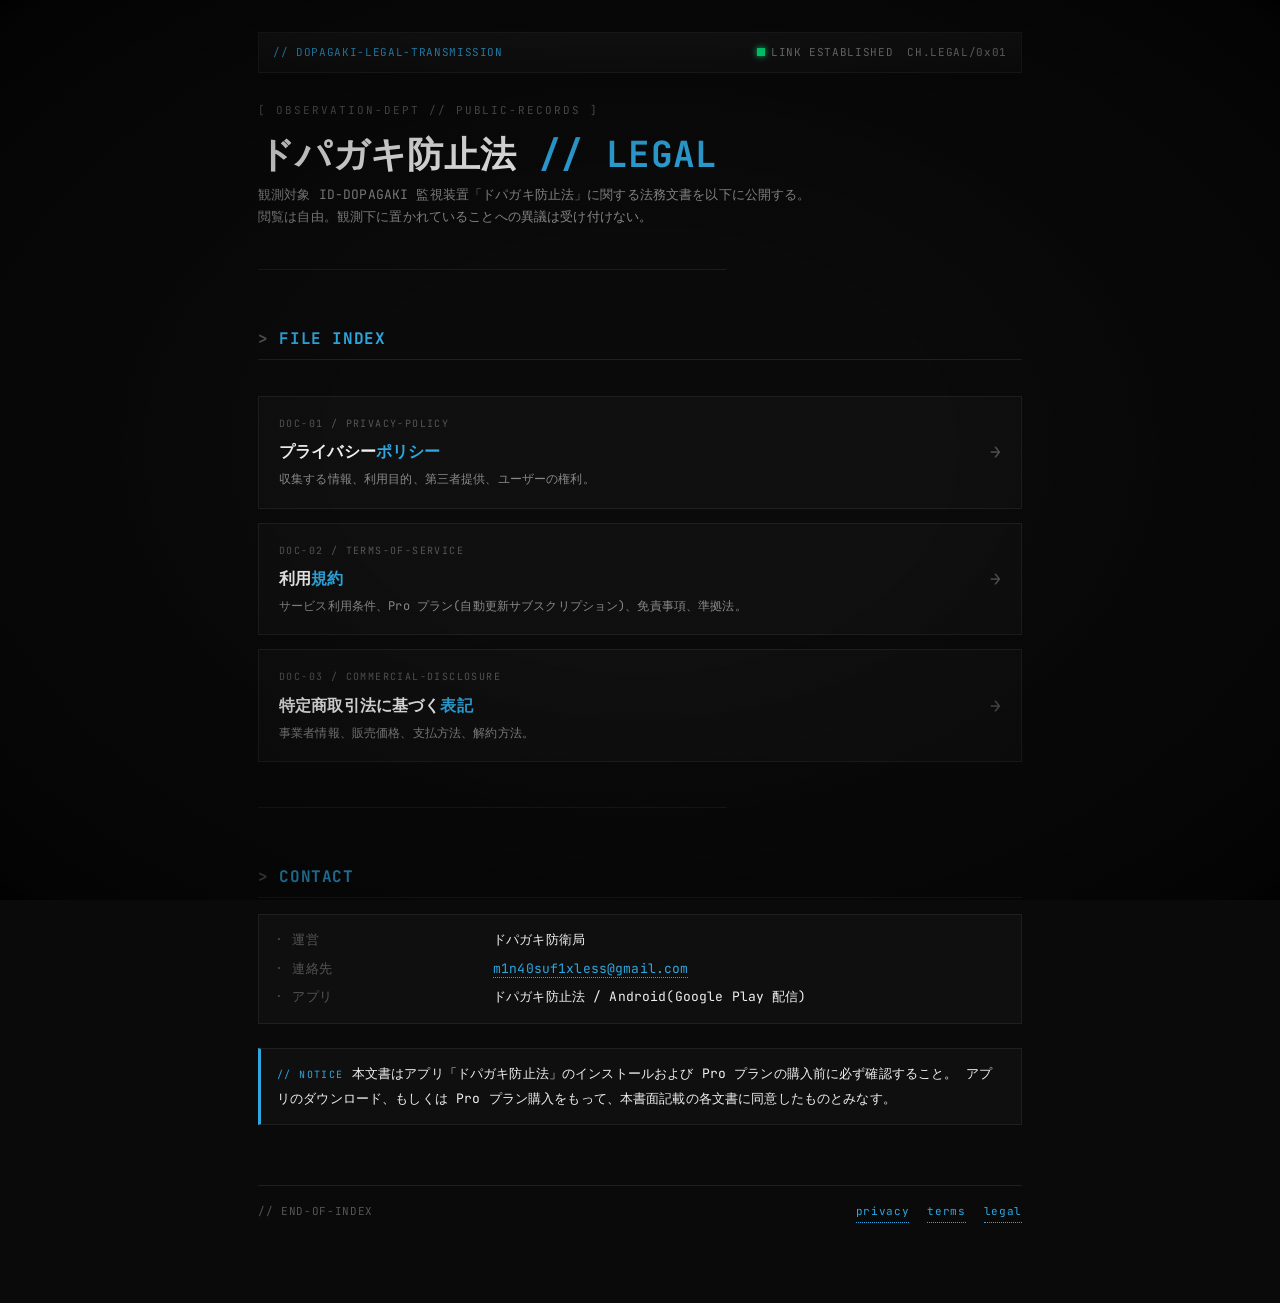
==== index.html @ a241af57 "Add files via upload" ====
<!DOCTYPE html>
<html lang="ja">
<head>
<meta charset="UTF-8">
<meta name="viewport" content="width=device-width,initial-scale=1">
<title>ドパガキ防止法 / 法務文書ターミナル</title>
<meta name="description" content="ドパガキ防止法(DOPAGAKI)の法務文書 — プライバシーポリシー、利用規約、特定商取引法に基づく表記。">
<meta name="theme-color" content="#0A0A0A">
<link rel="stylesheet" href="assets/style.css">
</head>
<body>
<div class="frame">

  <div class="term-bar">
    <span class="left">// DOPAGAKI-LEGAL-TRANSMISSION</span>
    <span class="right">
      <span><span class="blink"></span>LINK ESTABLISHED</span>
      <span>CH.LEGAL/0x01</span>
    </span>
  </div>

  <section class="hero">
    <div class="hero-id">[ OBSERVATION-DEPT // PUBLIC-RECORDS ]</div>
    <div class="hero-title">
      ドパガキ防止法 <span class="accent">// LEGAL</span>
    </div>
    <p class="hero-sub">
      観測対象 ID-DOPAGAKI 監視装置「ドパガキ防止法」に関する法務文書を以下に公開する。<br>
      閲覧は自由。観測下に置かれていることへの異議は受け付けない。
    </p>
  </section>

  <pre class="ascii-rule">─────────────────────────────────────────────────────────────────</pre>

  <h2>FILE INDEX</h2>

  <div class="doc-grid">
    <a class="doc-card" href="privacy.html">
      <div class="doc-id">DOC-01 / PRIVACY-POLICY</div>
      <div class="doc-title">プライバシー<span class="accent">ポリシー</span></div>
      <div class="doc-desc">収集する情報、利用目的、第三者提供、ユーザーの権利。</div>
    </a>

    <a class="doc-card" href="terms.html">
      <div class="doc-id">DOC-02 / TERMS-OF-SERVICE</div>
      <div class="doc-title">利用<span class="accent">規約</span></div>
      <div class="doc-desc">サービス利用条件、Pro プラン(自動更新サブスクリプション)、免責事項、準拠法。</div>
    </a>

    <a class="doc-card" href="legal.html">
      <div class="doc-id">DOC-03 / COMMERCIAL-DISCLOSURE</div>
      <div class="doc-title">特定商取引法に基づく<span class="accent">表記</span></div>
      <div class="doc-desc">事業者情報、販売価格、支払方法、解約方法。</div>
    </a>
  </div>

  <pre class="ascii-rule">─────────────────────────────────────────────────────────────────</pre>

  <h2>CONTACT</h2>
  <dl class="kv">
    <dt>運営</dt><dd>ドパガキ防衛局</dd>
    <dt>連絡先</dt><dd><a href="mailto:m1n40suf1xless@gmail.com">m1n40suf1xless@gmail.com</a></dd>
    <dt>アプリ</dt><dd>ドパガキ防止法 / Android(Google Play 配信)</dd>
  </dl>

  <div class="notice info">
    <div class="label">// NOTICE</div>
    本文書はアプリ「ドパガキ防止法」のインストールおよび Pro プランの購入前に必ず確認すること。
    アプリのダウンロード、もしくは Pro プラン購入をもって、本書面記載の各文書に同意したものとみなす。
  </div>

  <footer class="term-footer">
    <span>// END-OF-INDEX</span>
    <span class="nav-links">
      <a href="privacy.html">privacy</a>
      <a href="terms.html">terms</a>
      <a href="legal.html">legal</a>
    </span>
  </footer>

</div>
</body>
</html>
---- assets/style.css ----
/* ============================================================
   DOPAGAKI-LEGAL // STYLE TRANSMISSION v1
   ============================================================ */

@import url('https://fonts.googleapis.com/css2?family=JetBrains+Mono:wght@400;500;700&display=swap');

:root {
  --bg:        #0A0A0A;
  --bg-2:      #0F0F0F;
  --bg-3:      #161616;
  --fg:        #F0F0F0;
  --fg-sub:    #888888;
  --fg-muted:  #555555;
  --label:     #444444;
  --green:     #00FF88;
  --yellow:    #FFCC00;
  --orange:    #FF9933;
  --red:       #FF3344;
  --cyan:      #2EA7E0;
  --rule:      #1f1f1f;

  --mono: 'JetBrains Mono', 'Cica', 'BIZ UDGothic',
          'Noto Sans Mono CJK JP', 'Yu Gothic', 'Meiryo',
          ui-monospace, Consolas, monospace;
}

* { box-sizing: border-box; margin: 0; padding: 0; }

html { background: var(--bg); }

body {
  font-family: var(--mono);
  background: var(--bg);
  color: var(--fg);
  font-size: 14px;
  line-height: 1.75;
  letter-spacing: 0.01em;
  min-height: 100vh;
  padding: 0;
  font-feature-settings: "tnum" 1;
  text-rendering: optimizeLegibility;
  -webkit-font-smoothing: antialiased;
}

/* ---------- CRT scanlines + vignette + grain overlay ---------- */
body::before {
  content: '';
  position: fixed;
  inset: 0;
  pointer-events: none;
  background:
    repeating-linear-gradient(
      0deg,
      rgba(255,255,255,0.018) 0px,
      rgba(255,255,255,0.018) 1px,
      transparent 2px,
      transparent 3px
    );
  z-index: 9998;
  mix-blend-mode: overlay;
}

body::after {
  content: '';
  position: fixed;
  inset: 0;
  pointer-events: none;
  background:
    radial-gradient(ellipse at center,
      transparent 35%,
      rgba(0,0,0,0.55) 95%,
      rgba(0,0,0,0.85) 100%);
  z-index: 9999;
}

/* ---------- Layout ---------- */
.frame {
  max-width: 820px;
  margin: 0 auto;
  padding: 32px 28px 80px;
  position: relative;
}

/* ---------- Terminal header bar ---------- */
.term-bar {
  border: 1px solid var(--rule);
  background:
    linear-gradient(180deg, var(--bg-3) 0%, var(--bg-2) 100%);
  padding: 10px 14px;
  margin-bottom: 28px;
  display: flex;
  justify-content: space-between;
  align-items: center;
  flex-wrap: wrap;
  gap: 12px;
  font-size: 11px;
  letter-spacing: 0.06em;
}
.term-bar .left   { color: var(--cyan); }
.term-bar .right  { color: var(--fg-sub); display: flex; gap: 14px; align-items: center;}
.term-bar .blink  {
  display: inline-block;
  width: 8px; height: 8px;
  background: var(--green);
  margin-right: 6px;
  animation: pulse 1.6s ease-in-out infinite;
  box-shadow: 0 0 6px var(--green);
}
@keyframes pulse {
  0%,100% { opacity: 1; }
  50%     { opacity: 0.35; }
}

/* ---------- Eyebrow / file metadata ---------- */
.eyebrow {
  color: var(--fg-muted);
  font-size: 11px;
  letter-spacing: 0.14em;
  margin-bottom: 8px;
}
.eyebrow .tag {
  color: var(--red);
  padding: 1px 6px;
  border: 1px solid var(--red);
  margin-right: 8px;
}

/* ---------- Headings ---------- */
h1 {
  font-family: var(--mono);
  font-size: 28px;
  line-height: 1.3;
  font-weight: 700;
  letter-spacing: 0.02em;
  margin: 4px 0 6px;
  color: var(--fg);
}
h1 .accent { color: var(--cyan); }
h1::after {
  content: '█';
  display: inline-block;
  color: var(--cyan);
  margin-left: 6px;
  animation: cursor-blink 1.1s steps(1) infinite;
  vertical-align: baseline;
}
@keyframes cursor-blink {
  0%, 49%   { opacity: 1; }
  50%, 100% { opacity: 0; }
}

.subhead {
  color: var(--fg-sub);
  font-size: 13px;
  margin-bottom: 28px;
}

h2 {
  font-size: 16px;
  font-weight: 700;
  color: var(--cyan);
  letter-spacing: 0.04em;
  margin: 44px 0 14px;
  padding-bottom: 6px;
  border-bottom: 1px solid var(--rule);
}
h2::before {
  content: '> ';
  color: var(--fg-muted);
}

h3 {
  font-size: 13px;
  font-weight: 700;
  color: var(--yellow);
  letter-spacing: 0.04em;
  margin: 24px 0 8px;
}
h3::before {
  content: '// ';
  color: var(--fg-muted);
}

/* ---------- Body text ---------- */
p, li {
  color: var(--fg);
  font-size: 14px;
  line-height: 1.85;
  margin: 0 0 12px;
}

ul, ol {
  padding-left: 22px;
  margin: 0 0 14px;
}
li {
  margin-bottom: 6px;
}
li::marker {
  color: var(--cyan);
}

strong { color: var(--yellow); font-weight: 700; }
em     { color: var(--orange); font-style: normal; }

code {
  background: var(--bg-3);
  color: var(--green);
  padding: 1px 6px;
  border: 1px solid var(--rule);
  font-size: 0.92em;
}

/* ---------- Links ---------- */
a {
  color: var(--cyan);
  text-decoration: none;
  border-bottom: 1px dotted var(--cyan);
  transition: text-shadow 80ms linear, color 80ms linear;
}
a:hover {
  color: var(--fg);
  text-shadow: 1.5px 0 var(--red), -1.5px 0 var(--cyan);
  border-bottom-color: var(--red);
}

/* ---------- ASCII rule ---------- */
.ascii-rule {
  display: block;
  color: var(--rule);
  white-space: nowrap;
  overflow: hidden;
  font-size: 12px;
  margin: 32px 0;
  user-select: none;
  letter-spacing: 0;
}

/* ---------- Boxed notice (used for warnings / TODO blocks) ---------- */
.notice {
  border: 1px solid var(--rule);
  background: var(--bg-2);
  padding: 14px 16px;
  margin: 16px 0;
  font-size: 13px;
  position: relative;
}
.notice.warn   { border-left: 3px solid var(--red);    }
.notice.info   { border-left: 3px solid var(--cyan);   }
.notice.todo   { border-left: 3px solid var(--yellow); }
.notice .label {
  display: inline-block;
  color: var(--fg-muted);
  font-size: 10px;
  letter-spacing: 0.14em;
  margin-bottom: 4px;
}
.notice.warn   .label { color: var(--red);    }
.notice.info   .label { color: var(--cyan);   }
.notice.todo   .label { color: var(--yellow); }

/* ---------- Definition list (info tables) ---------- */
dl.kv {
  display: grid;
  grid-template-columns: minmax(140px, 200px) 1fr;
  gap: 6px 18px;
  border: 1px solid var(--rule);
  padding: 14px 16px;
  background: var(--bg-2);
  margin: 16px 0 24px;
  font-size: 13px;
}
dl.kv dt {
  color: var(--fg-muted);
  letter-spacing: 0.04em;
}
dl.kv dt::before {
  content: '· ';
  color: var(--label);
}
dl.kv dd {
  color: var(--fg);
}

/* ---------- Footer / nav ---------- */
.term-footer {
  margin-top: 60px;
  padding-top: 16px;
  border-top: 1px solid var(--rule);
  display: flex;
  justify-content: space-between;
  flex-wrap: wrap;
  gap: 12px;
  font-size: 11px;
  letter-spacing: 0.06em;
  color: var(--fg-muted);
}
.term-footer .nav-links {
  display: flex;
  gap: 18px;
}

/* ---------- Index page specific ---------- */
.doc-grid {
  display: grid;
  grid-template-columns: 1fr;
  gap: 14px;
  margin: 36px 0;
}
.doc-card {
  display: block;
  border: 1px solid var(--rule);
  background: var(--bg-2);
  padding: 18px 20px;
  text-decoration: none;
  color: var(--fg);
  border-bottom: 1px solid var(--rule);
  transition: background 100ms linear, border-color 100ms linear;
  position: relative;
}
.doc-card:hover {
  background: var(--bg-3);
  border-color: var(--cyan);
  text-shadow: none;
}
.doc-card .doc-id {
  font-size: 10px;
  color: var(--fg-muted);
  letter-spacing: 0.14em;
  margin-bottom: 6px;
}
.doc-card .doc-title {
  font-size: 16px;
  font-weight: 700;
  color: var(--fg);
  margin-bottom: 4px;
}
.doc-card .doc-title .accent { color: var(--cyan); }
.doc-card .doc-desc {
  font-size: 12px;
  color: var(--fg-sub);
  line-height: 1.6;
}
.doc-card::after {
  content: '→';
  position: absolute;
  right: 20px;
  top: 50%;
  transform: translateY(-50%);
  color: var(--fg-muted);
  font-size: 18px;
  transition: color 100ms linear, transform 100ms linear;
}
.doc-card:hover::after {
  color: var(--cyan);
  transform: translateY(-50%) translateX(4px);
}

/* ---------- Big index hero ---------- */
.hero {
  margin: 14px 0 28px;
}
.hero .hero-id {
  font-size: 11px;
  color: var(--fg-muted);
  letter-spacing: 0.18em;
  margin-bottom: 12px;
}
.hero .hero-title {
  font-size: 36px;
  line-height: 1.2;
  font-weight: 700;
  letter-spacing: 0.01em;
}
.hero .hero-title .accent { color: var(--cyan); }
.hero .hero-sub {
  color: var(--fg-sub);
  font-size: 13px;
  margin-top: 8px;
  line-height: 1.7;
}

/* ---------- Responsive ---------- */
@media (max-width: 560px) {
  .frame { padding: 22px 16px 60px; }
  .hero .hero-title { font-size: 26px; }
  h1 { font-size: 22px; }
  h2 { font-size: 15px; }
  dl.kv { grid-template-columns: 1fr; gap: 2px 0; }
  dl.kv dd { margin-bottom: 10px; padding-left: 12px; }
  .term-bar { font-size: 10px; }
}

/* ---------- Selection ---------- */
::selection {
  background: var(--cyan);
  color: var(--bg);
}

/* ---------- Scrollbar (WebKit) ---------- */
::-webkit-scrollbar { width: 10px; height: 10px; }
::-webkit-scrollbar-track { background: var(--bg); }
::-webkit-scrollbar-thumb { background: var(--bg-3); border: 1px solid var(--rule); }
::-webkit-scrollbar-thumb:hover { background: var(--rule); }
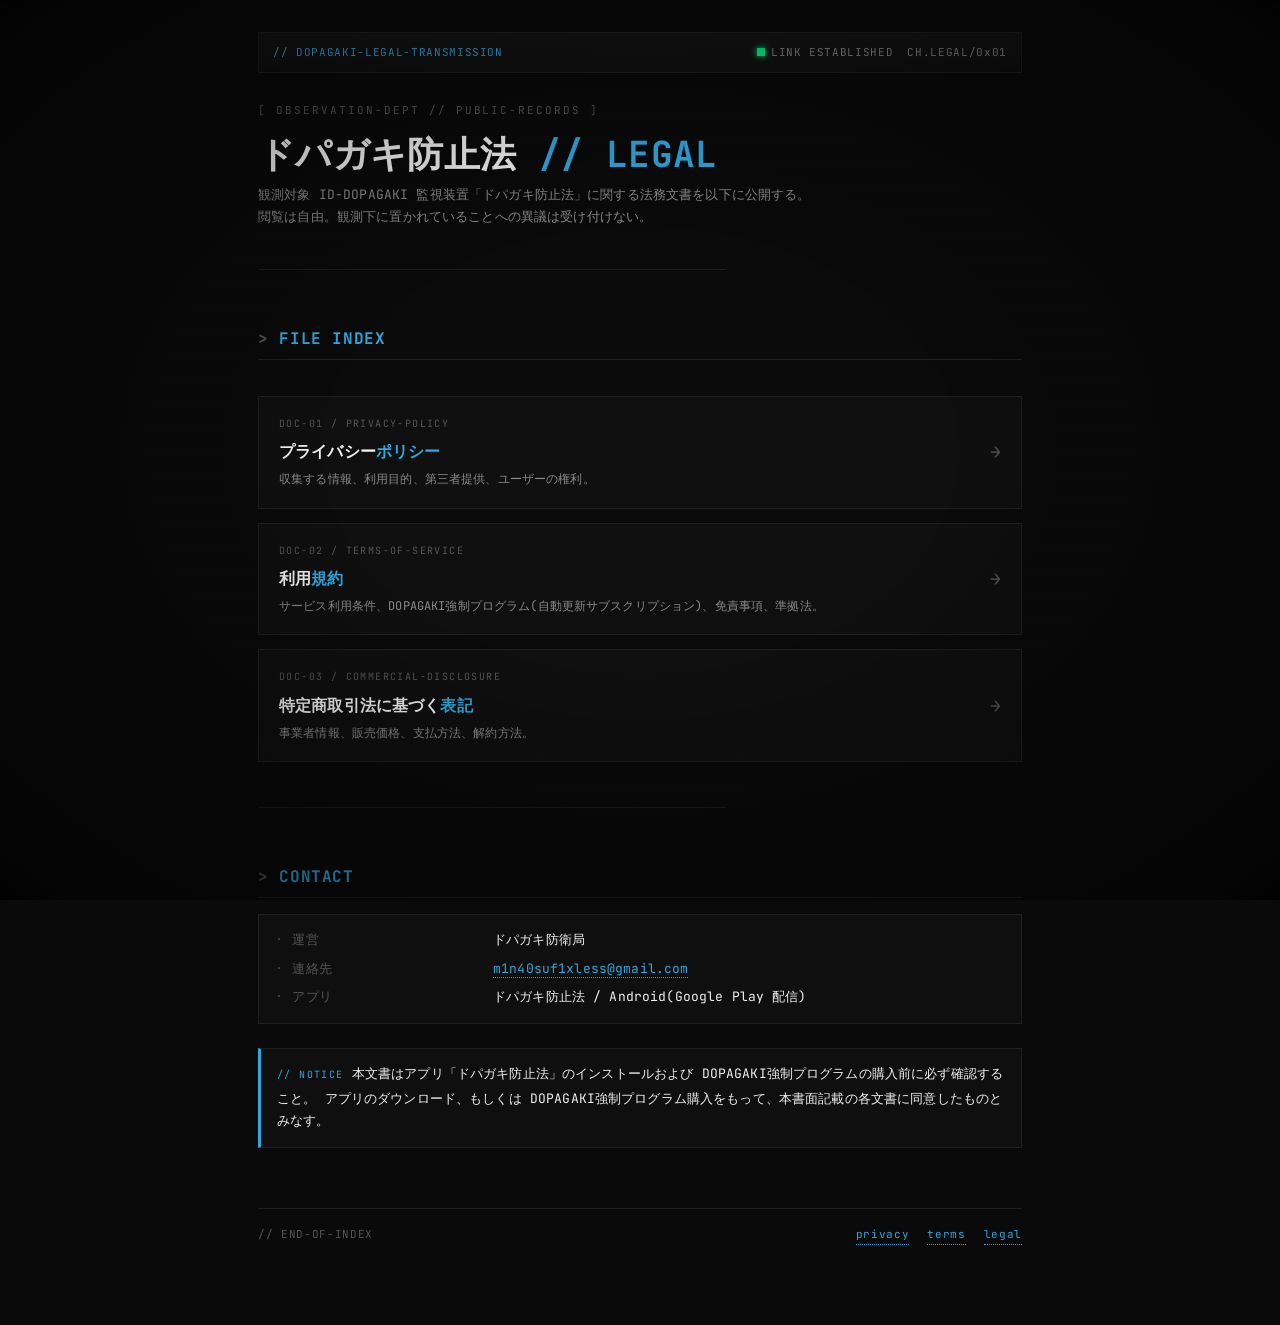
==== commit 8885de44: "v8: Rename Pro Plan to DOPAGAKI強制プログラム" ====
--- a/index.html
+++ b/index.html
@@ -44,7 +44,7 @@
     <a class="doc-card" href="terms.html">
       <div class="doc-id">DOC-02 / TERMS-OF-SERVICE</div>
       <div class="doc-title">利用<span class="accent">規約</span></div>
-      <div class="doc-desc">サービス利用条件、Pro プラン(自動更新サブスクリプション)、免責事項、準拠法。</div>
+      <div class="doc-desc">サービス利用条件、DOPAGAKI強制プログラム(自動更新サブスクリプション)、免責事項、準拠法。</div>
     </a>
 
     <a class="doc-card" href="legal.html">
@@ -65,8 +65,8 @@
 
   <div class="notice info">
     <div class="label">// NOTICE</div>
-    本文書はアプリ「ドパガキ防止法」のインストールおよび Pro プランの購入前に必ず確認すること。
-    アプリのダウンロード、もしくは Pro プラン購入をもって、本書面記載の各文書に同意したものとみなす。
+    本文書はアプリ「ドパガキ防止法」のインストールおよび DOPAGAKI強制プログラムの購入前に必ず確認すること。
+    アプリのダウンロード、もしくは DOPAGAKI強制プログラム購入をもって、本書面記載の各文書に同意したものとみなす。
   </div>
 
   <footer class="term-footer">
